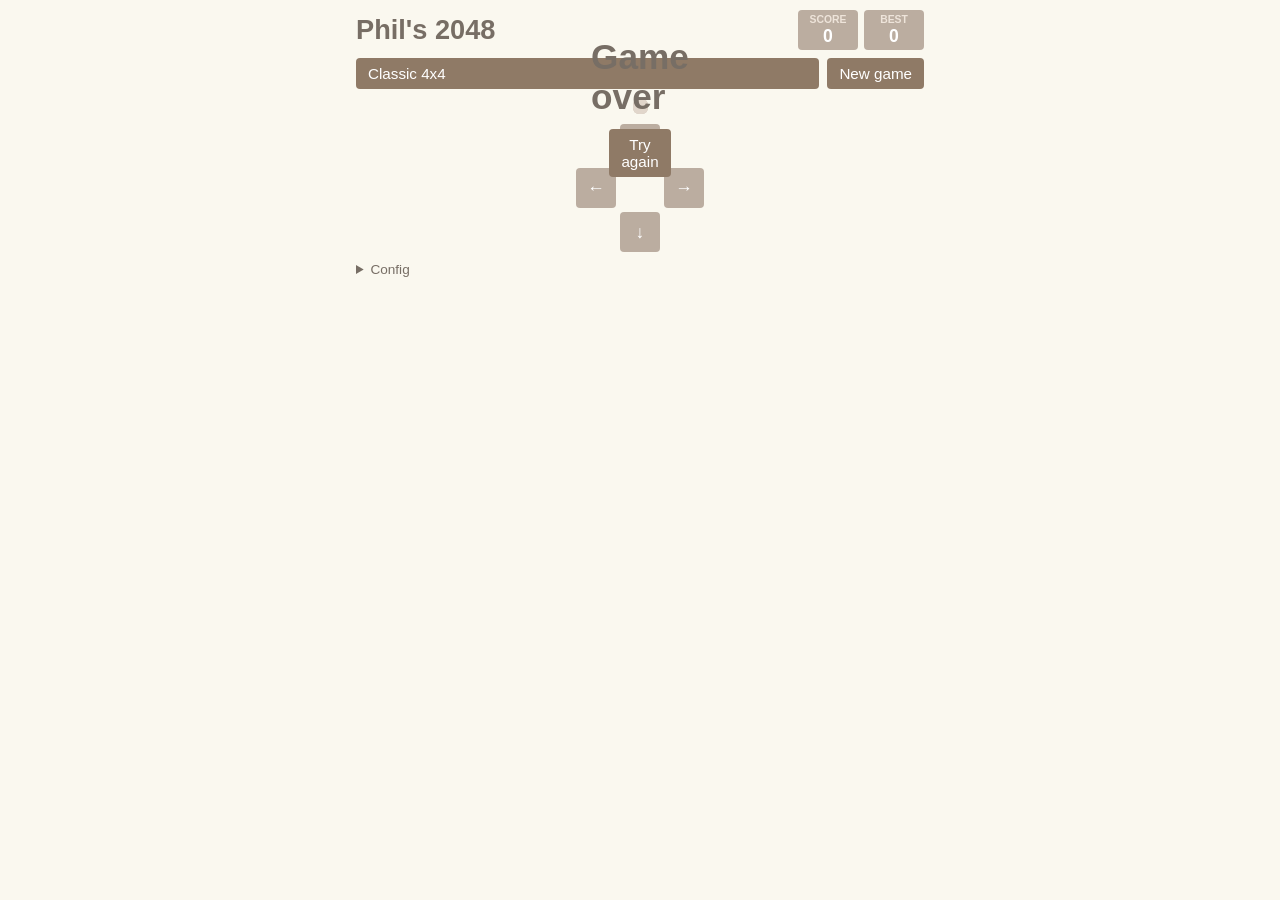
==== index.html @ ef0ac673 "Playable prototype: configurable engine, presets, web UI Co-Authored-By: Claude Fable 5.1 <noreply@a" ====
<!DOCTYPE html>
<html lang="en">
<head>
<meta charset="utf-8">
<meta name="viewport" content="width=device-width, initial-scale=1, viewport-fit=cover, user-scalable=no">
<meta name="apple-mobile-web-app-capable" content="yes">
<meta name="mobile-web-app-capable" content="yes">
<meta name="apple-mobile-web-app-status-bar-style" content="default">
<meta name="theme-color" content="#faf8ef">
<title>Phil's 2048</title>
<link rel="stylesheet" href="src/style.css">
</head>
<body>
<div class="app">
  <header>
    <div class="title-row">
      <h1>Phil's 2048</h1>
      <div class="scores">
        <div class="scorebox"><span class="label">Score</span><span id="score">0</span></div>
        <div class="scorebox"><span class="label">Best</span><span id="best">0</span></div>
      </div>
    </div>
    <div class="controls">
      <select id="preset" aria-label="Preset"></select>
      <button id="newgame" type="button">New game</button>
    </div>
  </header>

  <div class="board-wrap">
    <div id="board" class="board"></div>
    <div id="message" class="message" hidden></div>
    <div id="overlay" class="overlay" hidden>
      <p>Game over</p>
      <button id="retry" type="button">Try again</button>
    </div>
  </div>

  <div id="movepad" class="movepad"></div>

  <details class="config">
    <summary>Config</summary>
    <pre id="config"></pre>
  </details>
</div>

<script src="src/engine.js"></script>
<script src="src/presets.js"></script>
<script src="src/ui.js"></script>
</body>
</html>
---- src/style.css ----
:root {
  --bg: #faf8ef;
  --fg: #776e65;
  --fg-light: #f9f6f2;
  --board: #bbada0;
  --empty: #cdc1b4;
  --btn: #8f7a66;
}

* { box-sizing: border-box; }

html, body {
  margin: 0;
  height: 100%;
  overscroll-behavior: none;
}

body {
  background: var(--bg);
  color: var(--fg);
  font-family: -apple-system, BlinkMacSystemFont, "Helvetica Neue", Arial, sans-serif;
  -webkit-user-select: none;
  user-select: none;
  -webkit-tap-highlight-color: transparent;
  -webkit-text-size-adjust: 100%;
  padding: env(safe-area-inset-top) env(safe-area-inset-right) env(safe-area-inset-bottom) env(safe-area-inset-left);
}

.app {
  max-width: 600px;
  margin: 0 auto;
  padding: 10px 16px 24px;
  display: flex;
  flex-direction: column;
  align-items: center;
  gap: 10px;
}

/* Header */
header { width: 100%; display: flex; flex-direction: column; gap: 8px; }
.title-row { display: flex; justify-content: space-between; align-items: center; gap: 8px; }
h1 { margin: 0; font-size: 1.7rem; font-weight: 800; }
.scores { display: flex; gap: 6px; }
.scorebox {
  background: var(--board);
  color: #fff;
  border-radius: 4px;
  padding: 4px 10px;
  min-width: 60px;
  text-align: center;
  display: flex;
  flex-direction: column;
  line-height: 1.15;
}
.scorebox .label { font-size: 0.65rem; text-transform: uppercase; color: #eee4da; font-weight: 700; }
.scorebox span:last-child { font-size: 1.1rem; font-weight: 700; }

.controls { display: flex; gap: 8px; }
.controls select, .controls button, .overlay button {
  font: inherit;
  font-size: 0.95rem;
  border: 0;
  border-radius: 4px;
  padding: 7px 12px;
  color: #fff;
  background: var(--btn);
  cursor: pointer;
}
.controls select { flex: 1; appearance: none; -webkit-appearance: none; }
.controls button:active, .overlay button:active, .movepad button:active { filter: brightness(0.9); }

/* Board: width limited by container width and by the viewport height (desktop) */
.board-wrap {
  position: relative;
  width: min(100%, max(200px, calc((100vh - 19rem) * var(--cols) / var(--rows))));
  width: min(100%, max(200px, calc((100dvh - 19rem) * var(--cols) / var(--rows))));
}
.board {
  --cols: 4;
  --rows: 4;
  --gap: 8px;
  --cell: 80px;
  display: grid;
  grid-template-columns: repeat(var(--cols), 1fr);
  gap: var(--gap);
  padding: var(--gap);
  background: var(--board);
  border-radius: 6px;
  touch-action: none;
  cursor: grab;
}
.cell, .hole { aspect-ratio: 1 / 1; border-radius: 3px; }
.cell { background: var(--empty); position: relative; }
.hole { background: transparent; }

.tile {
  position: absolute;
  inset: 0;
  display: flex;
  align-items: center;
  justify-content: center;
  border-radius: 3px;
  font-weight: 700;
  font-size: calc(var(--cell) * 0.5);
  color: var(--fg);
  background: #eee4da;
  line-height: 1;
}
.tile[data-len="3"] { font-size: calc(var(--cell) * 0.42); }
.tile[data-len="4"] { font-size: calc(var(--cell) * 0.34); }
.tile[data-len="5"] { font-size: calc(var(--cell) * 0.27); }

/* Colours by rank (round(log2 value)): 1=2, 2=4, ... 10=1024; higher/unknown = dark */
.t1  { background: #eee4da; }
.t2  { background: #ede0c8; }
.t3  { background: #f2b179; color: var(--fg-light); }
.t4  { background: #f59563; color: var(--fg-light); }
.t5  { background: #f67c5f; color: var(--fg-light); }
.t6  { background: #f65e3b; color: var(--fg-light); }
.t7  { background: #edcf72; color: var(--fg-light); }
.t8  { background: #edcc61; color: var(--fg-light); }
.t9  { background: #edc850; color: var(--fg-light); }
.t10 { background: #edc53f; color: var(--fg-light); }
.tdark { background: #3c3a32; color: var(--fg-light); }

.spawned { animation: spawn 0.18s ease-out; }
.merged { animation: pop 0.2s ease-out; }
@keyframes spawn { from { transform: scale(0); } to { transform: scale(1); } }
@keyframes pop { 0% { transform: scale(1); } 50% { transform: scale(1.2); } 100% { transform: scale(1); } }

/* Overlay and message */
.overlay {
  position: absolute;
  inset: 0;
  border-radius: 6px;
  background: rgba(238, 228, 218, 0.75);
  display: flex;
  flex-direction: column;
  align-items: center;
  justify-content: center;
  gap: 12px;
}
.overlay p { margin: 0; font-size: 2.2rem; font-weight: 800; }

.message {
  position: absolute;
  top: 8px;
  left: 50%;
  transform: translateX(-50%);
  background: rgba(60, 58, 50, 0.85);
  color: #fff;
  padding: 6px 12px;
  border-radius: 4px;
  font-size: 0.9rem;
  white-space: nowrap;
  pointer-events: none;
  animation: fadein 0.2s ease-out;
}
@keyframes fadein { from { opacity: 0; } to { opacity: 1; } }

/* On-screen move buttons */
.movepad { display: grid; gap: 4px; }
.movepad.compass { grid-template-columns: repeat(3, 40px); grid-template-rows: repeat(3, 40px); }
.movepad.list { grid-template-columns: repeat(auto-fit, minmax(60px, auto)); max-width: 100%; }
.movepad button {
  font: inherit;
  font-size: 1.1rem;
  border: 0;
  border-radius: 4px;
  background: var(--board);
  color: #fff;
  cursor: pointer;
  padding: 0 8px;
  min-height: 40px;
  touch-action: manipulation;
}
.movepad.list button { font-size: 0.85rem; }

/* Config */
.config { width: 100%; font-size: 0.85rem; }
.config summary { cursor: pointer; }
.config pre {
  margin: 6px 0 0;
  padding: 8px;
  background: #eee4da;
  border-radius: 4px;
  font-size: 0.75rem;
  max-height: 40vh;
  overflow: auto;
  -webkit-user-select: text;
  user-select: text;
}
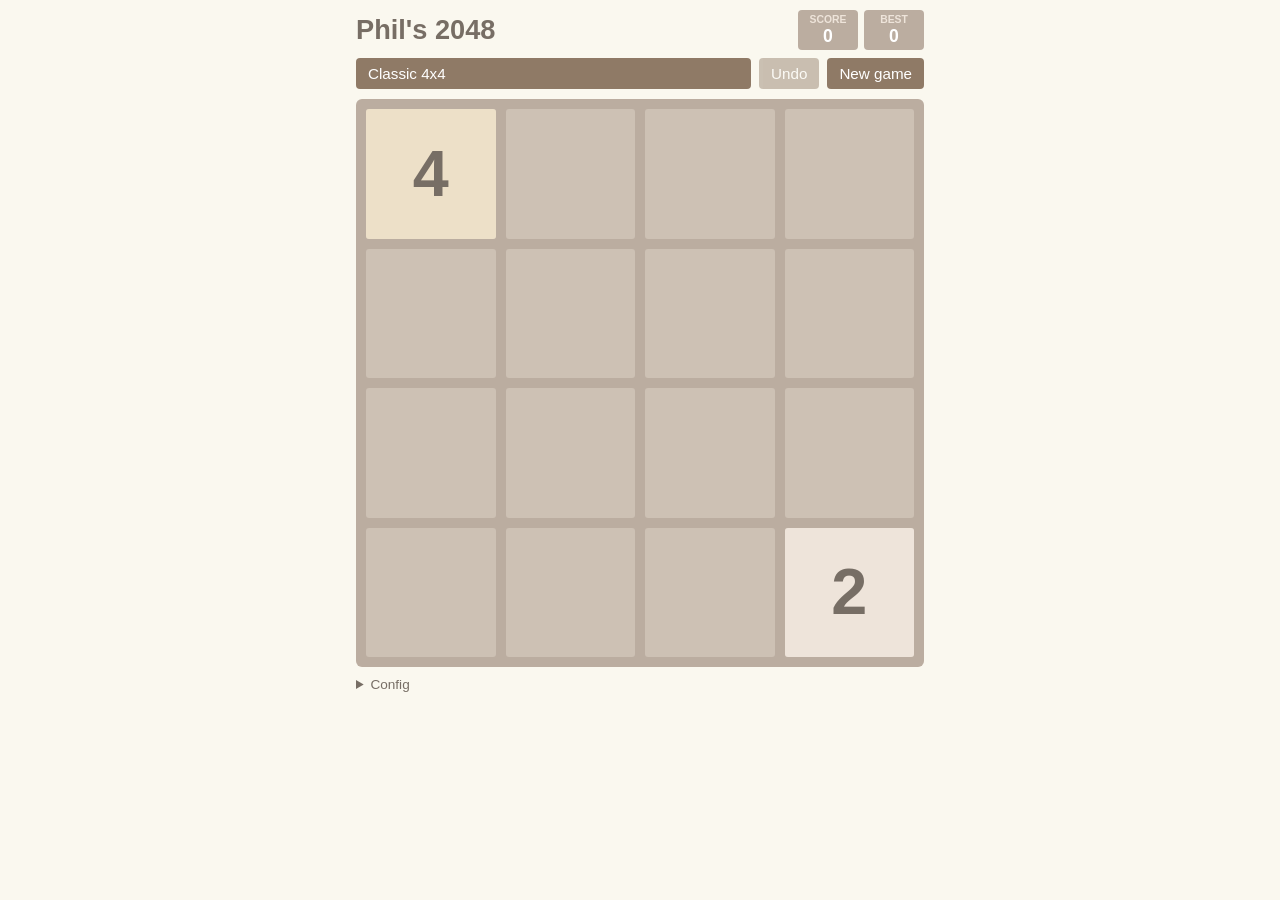
==== commit ca8da3a2: "Add undo (10 steps) and hide on-screen move buttons Co-Authored-By: Claude Fable 5.1 <noreply@anthro" ====
--- a/index.html
+++ b/index.html
@@ -22,6 +22,7 @@
     </div>
     <div class="controls">
       <select id="preset" aria-label="Preset"></select>
+      <button id="undo" type="button" title="Undo last move (Backspace)" disabled>Undo</button>
       <button id="newgame" type="button">New game</button>
     </div>
   </header>
@@ -35,7 +36,7 @@
     </div>
   </div>
 
-  <div id="movepad" class="movepad"></div>
+  <div id="movepad" class="movepad" hidden></div>
 
   <details class="config">
     <summary>Config</summary>
--- a/src/style.css
+++ b/src/style.css
@@ -67,17 +67,19 @@
   cursor: pointer;
 }
 .controls select { flex: 1; appearance: none; -webkit-appearance: none; }
+.controls button:disabled { opacity: 0.45; cursor: default; }
 .controls button:active, .overlay button:active, .movepad button:active { filter: brightness(0.9); }
 
 /* Board: width limited by container width and by the viewport height (desktop) */
 .board-wrap {
+  --cols: 4;
+  --rows: 4;
   position: relative;
+  width: 100%;
   width: min(100%, max(200px, calc((100vh - 19rem) * var(--cols) / var(--rows))));
   width: min(100%, max(200px, calc((100dvh - 19rem) * var(--cols) / var(--rows))));
 }
 .board {
-  --cols: 4;
-  --rows: 4;
   --gap: 8px;
   --cell: 80px;
   display: grid;
@@ -190,3 +192,6 @@
   -webkit-user-select: text;
   user-select: text;
 }
+
+/* The hidden attribute must win over display rules above */
+[hidden] { display: none !important; }
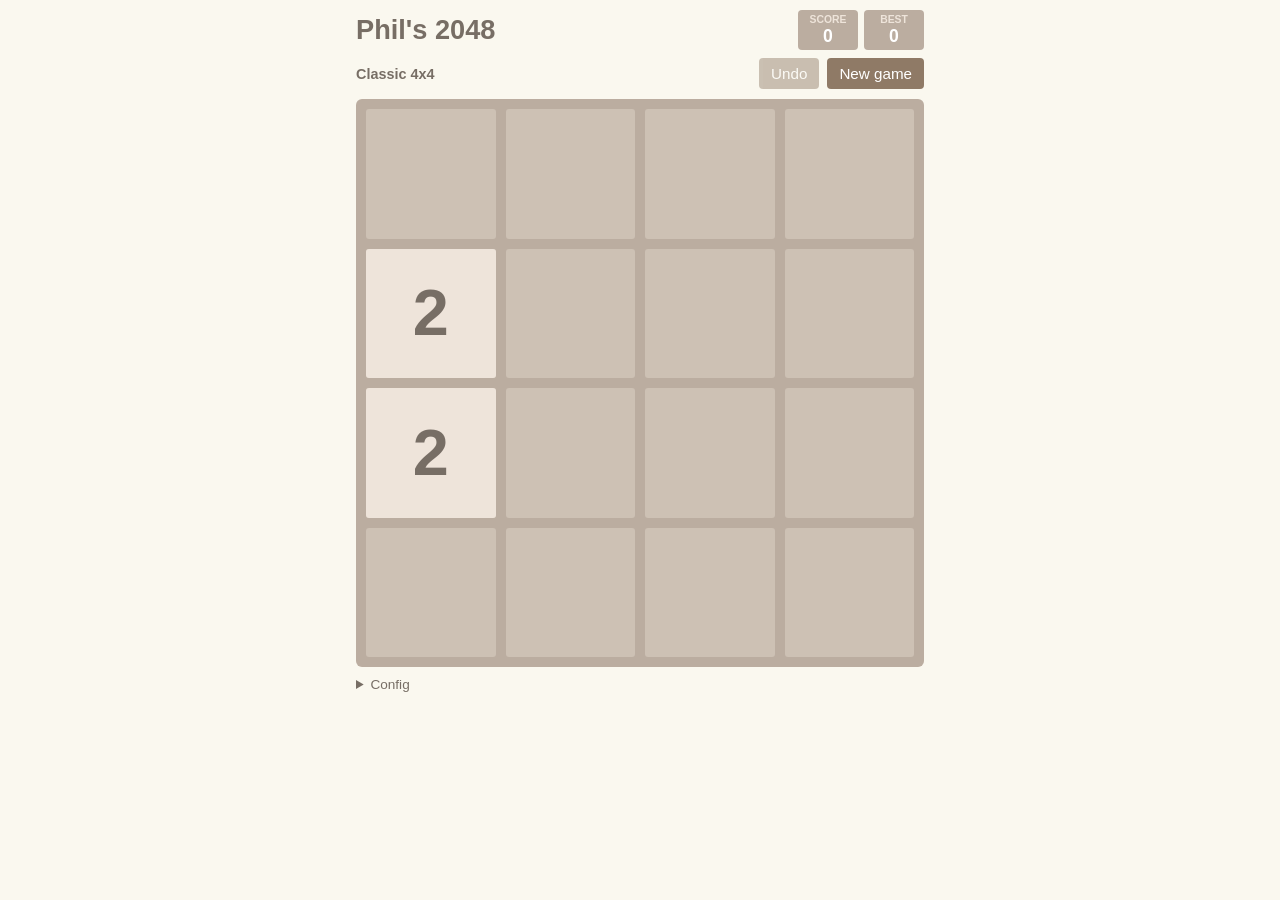
==== commit 317a7bf8: "Engine reports tile movements; new-game panel with custom grid editor Co-Authored-By: Claude Fable 5" ====
--- a/index.html
+++ b/index.html
@@ -21,7 +21,7 @@
       </div>
     </div>
     <div class="controls">
-      <select id="preset" aria-label="Preset"></select>
+      <span id="configname" class="configname"></span>
       <button id="undo" type="button" title="Undo last move (Backspace)" disabled>Undo</button>
       <button id="newgame" type="button">New game</button>
     </div>
@@ -47,5 +47,6 @@
 <script src="src/engine.js"></script>
 <script src="src/presets.js"></script>
 <script src="src/ui.js"></script>
+<script src="src/panel.js"></script>
 </body>
 </html>
--- a/src/style.css
+++ b/src/style.css
@@ -55,8 +55,9 @@
 .scorebox .label { font-size: 0.65rem; text-transform: uppercase; color: #eee4da; font-weight: 700; }
 .scorebox span:last-child { font-size: 1.1rem; font-weight: 700; }
 
-.controls { display: flex; gap: 8px; }
-.controls select, .controls button, .overlay button {
+.controls { display: flex; gap: 8px; align-items: center; }
+.configname { flex: 1; min-width: 0; font-size: 0.9rem; font-weight: 700; overflow: hidden; text-overflow: ellipsis; white-space: nowrap; }
+.controls button, .overlay button {
   font: inherit;
   font-size: 0.95rem;
   border: 0;
@@ -66,7 +67,6 @@
   background: var(--btn);
   cursor: pointer;
 }
-.controls select { flex: 1; appearance: none; -webkit-appearance: none; }
 .controls button:disabled { opacity: 0.45; cursor: default; }
 .controls button:active, .overlay button:active, .movepad button:active { filter: brightness(0.9); }
 
@@ -193,5 +193,119 @@
   user-select: text;
 }
 
+/* New game panel (src/panel.js) */
+.panel {
+  position: fixed;
+  inset: 0;
+  z-index: 10;
+  background: rgba(60, 58, 50, 0.55);
+  display: flex;
+  align-items: flex-start;
+  justify-content: center;
+  padding: 16px;
+  overflow-y: auto;
+  -webkit-overflow-scrolling: touch;
+}
+.panel-box {
+  background: var(--bg);
+  color: var(--fg);
+  border-radius: 8px;
+  width: 100%;
+  max-width: 440px;
+  padding: 14px 16px 18px;
+  box-shadow: 0 8px 30px rgba(0, 0, 0, 0.25);
+  display: flex;
+  flex-direction: column;
+  gap: 12px;
+}
+.panel-head { display: flex; align-items: center; justify-content: space-between; }
+.panel-head h2 { margin: 0; font-size: 1.3rem; font-weight: 800; }
+.panel-close {
+  font: inherit;
+  font-size: 1.6rem;
+  line-height: 1;
+  border: 0;
+  background: none;
+  color: var(--fg);
+  cursor: pointer;
+  padding: 2px 6px;
+}
+
+.cards { display: grid; grid-template-columns: repeat(2, 1fr); gap: 10px; }
+.card {
+  font: inherit;
+  border: 2px solid transparent;
+  border-radius: 6px;
+  background: #eee4da;
+  color: var(--fg);
+  cursor: pointer;
+  padding: 10px 8px 8px;
+  display: flex;
+  flex-direction: column;
+  align-items: center;
+  gap: 8px;
+  min-height: 108px;
+}
+.card:active { filter: brightness(0.95); }
+.card.active { border-color: var(--btn); }
+.card-name { font-size: 0.9rem; font-weight: 700; text-align: center; }
+.card-sub { font-size: 0.7rem; margin-top: -6px; opacity: 0.8; }
+.thumb {
+  display: grid;
+  gap: 2px;
+  padding: 3px;
+  background: var(--board);
+  border-radius: 3px;
+  width: 56px;
+  height: 56px;
+}
+.thumb i { display: block; border-radius: 1px; }
+.thumb i.on { background: var(--empty); }
+.thumb i.off { background: transparent; }
+.thumb.custom-icon {
+  display: flex;
+  align-items: center;
+  justify-content: center;
+  font-size: 1.8rem;
+  color: #fff;
+  font-style: normal;
+}
+
+.editor { display: flex; flex-direction: column; gap: 10px; align-items: center; }
+.editor-hint { margin: 0; font-size: 0.8rem; text-align: center; opacity: 0.85; }
+.editor-grid {
+  display: grid;
+  gap: 4px;
+  padding: 6px;
+  background: var(--board);
+  border-radius: 6px;
+  touch-action: none;
+  cursor: pointer;
+}
+.ecell {
+  width: 36px;
+  height: 36px;
+  border-radius: 3px;
+  background: rgba(238, 228, 218, 0.35);
+}
+.ecell.on { background: #f2b179; }
+.editor-row { display: flex; gap: 8px; width: 100%; }
+.editor-row .pbtn { flex: 1; }
+.pbtn {
+  font: inherit;
+  font-size: 0.95rem;
+  border: 0;
+  border-radius: 4px;
+  padding: 9px 12px;
+  color: #fff;
+  background: var(--btn);
+  cursor: pointer;
+}
+.pbtn:active { filter: brightness(0.9); }
+.pbtn:disabled { opacity: 0.45; cursor: default; }
+.seg .pbtn { background: var(--board); }
+.seg .pbtn.active { background: var(--btn); }
+.pbtn.start { width: 100%; font-weight: 700; }
+
 /* The hidden attribute must win over display rules above */
 [hidden] { display: none !important; }
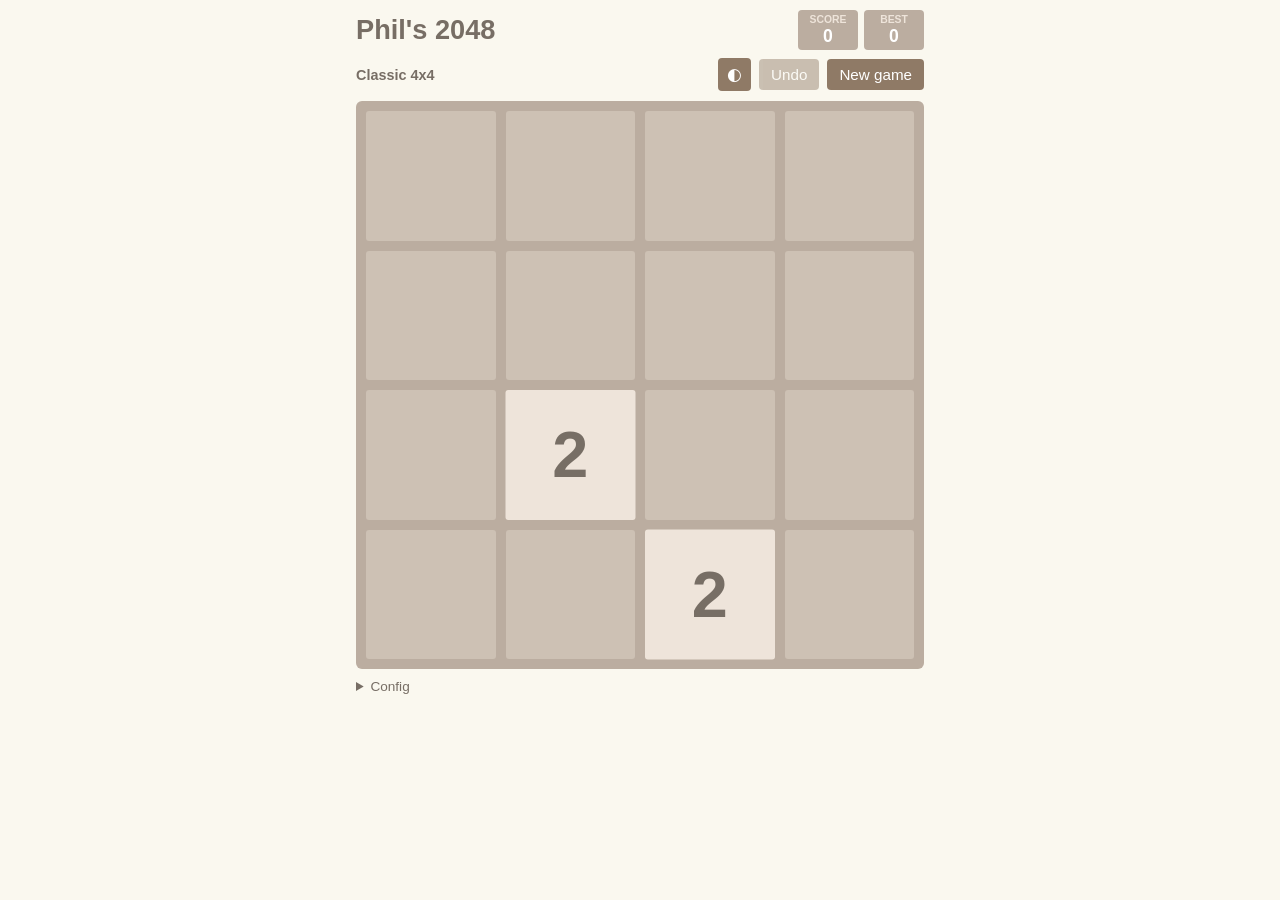
==== commit 2a4bd2ca: "Fast slide animation and four colour themes Co-Authored-By: Claude Fable 5.1 <noreply@anthropic.com>" ====
--- a/index.html
+++ b/index.html
@@ -22,6 +22,7 @@
     </div>
     <div class="controls">
       <span id="configname" class="configname"></span>
+      <button id="theme" type="button" class="icon" title="Theme" aria-label="Change colour theme">◐</button>
       <button id="undo" type="button" title="Undo last move (Backspace)" disabled>Undo</button>
       <button id="newgame" type="button">New game</button>
     </div>
--- a/src/style.css
+++ b/src/style.css
@@ -1,10 +1,80 @@
-:root {
+/* Themes: every colour is a custom property; body[data-theme] swaps the whole set.
+   --tile-fg is the text colour of ranks 1-2, --tile-fg-light of ranks 3+ and dark tiles. */
+:root, body[data-theme="classic"] {
   --bg: #faf8ef;
   --fg: #776e65;
   --fg-light: #f9f6f2;
   --board: #bbada0;
   --empty: #cdc1b4;
   --btn: #8f7a66;
+  --btn-fg: #fff;
+  --score-fg: #fff;
+  --score-label: #eee4da;
+  --surface: #eee4da;
+  --overlay: rgba(238, 228, 218, 0.75);
+  --toast: rgba(60, 58, 50, 0.85);
+  --tile-fg: #776e65;
+  --tile-fg-light: #f9f6f2;
+  --t1: #eee4da; --t2: #ede0c8; --t3: #f2b179; --t4: #f59563; --t5: #f67c5f;
+  --t6: #f65e3b; --t7: #edcf72; --t8: #edcc61; --t9: #edc850; --t10: #edc53f;
+  --tdark: #3c3a32;
+}
+body[data-theme="dark"] {
+  --bg: #1d1b19;
+  --fg: #e6ddd1;
+  --fg-light: #fbf6ee;
+  --board: #3b3733;
+  --empty: #4d4841;
+  --btn: #7a6a5a;
+  --btn-fg: #fbf6ee;
+  --score-fg: #fbf6ee;
+  --score-label: #bfb3a4;
+  --surface: #2c2925;
+  --overlay: rgba(29, 27, 25, 0.78);
+  --toast: rgba(230, 221, 209, 0.9);
+  --tile-fg: #2c2925;
+  --tile-fg-light: #fbf6ee;
+  --t1: #d8cdbd; --t2: #cbbba2; --t3: #c58f5c; --t4: #c27a47; --t5: #bd6840;
+  --t6: #b85331; --t7: #c2a34a; --t8: #bd9b3b; --t9: #b7922d; --t10: #b08a1f;
+  --tdark: #14120f;
+}
+body[data-theme="ocean"] {
+  --bg: #edf5f8;
+  --fg: #1f4a5c;
+  --fg-light: #f4fbfd;
+  --board: #5e8ea6;
+  --empty: #8db0c2;
+  --btn: #2a6d8a;
+  --btn-fg: #fff;
+  --score-fg: #fff;
+  --score-label: #d6e8ef;
+  --surface: #d9eaf1;
+  --overlay: rgba(237, 245, 248, 0.78);
+  --toast: rgba(31, 74, 92, 0.88);
+  --tile-fg: #1f4a5c;
+  --tile-fg-light: #f4fbfd;
+  --t1: #dcedf3; --t2: #c2e1ec; --t3: #2f9fbb; --t4: #218cab; --t5: #1a7898;
+  --t6: #166484; --t7: #2a9a8c; --t8: #228578; --t9: #1b6e66; --t10: #145955;
+  --tdark: #0d2a35;
+}
+body[data-theme="mono"] {
+  --bg: #f4f4f4;
+  --fg: #2b2b2b;
+  --fg-light: #fafafa;
+  --board: #9a9a9a;
+  --empty: #b8b8b8;
+  --btn: #d9662a;
+  --btn-fg: #fff;
+  --score-fg: #fff;
+  --score-label: #e6e6e6;
+  --surface: #e4e4e4;
+  --overlay: rgba(244, 244, 244, 0.78);
+  --toast: rgba(43, 43, 43, 0.88);
+  --tile-fg: #2b2b2b;
+  --tile-fg-light: #fafafa;
+  --t1: #ececec; --t2: #d6d6d6; --t3: #7d7d7d; --t4: #686868; --t5: #545454;
+  --t6: #404040; --t7: #eb9a5f; --t8: #e48446; --t9: #d9662a; --t10: #c1521a;
+  --tdark: #1a1a1a;
 }
 
 * { box-sizing: border-box; }
@@ -43,7 +113,7 @@
 .scores { display: flex; gap: 6px; }
 .scorebox {
   background: var(--board);
-  color: #fff;
+  color: var(--score-fg);
   border-radius: 4px;
   padding: 4px 10px;
   min-width: 60px;
@@ -52,7 +122,7 @@
   flex-direction: column;
   line-height: 1.15;
 }
-.scorebox .label { font-size: 0.65rem; text-transform: uppercase; color: #eee4da; font-weight: 700; }
+.scorebox .label { font-size: 0.65rem; text-transform: uppercase; color: var(--score-label); font-weight: 700; }
 .scorebox span:last-child { font-size: 1.1rem; font-weight: 700; }
 
 .controls { display: flex; gap: 8px; align-items: center; }
@@ -63,10 +133,11 @@
   border: 0;
   border-radius: 4px;
   padding: 7px 12px;
-  color: #fff;
+  color: var(--btn-fg);
   background: var(--btn);
   cursor: pointer;
 }
+.controls button.icon { padding: 7px 9px; font-size: 1.05rem; line-height: 1.15; }
 .controls button:disabled { opacity: 0.45; cursor: default; }
 .controls button:active, .overlay button:active, .movepad button:active { filter: brightness(0.9); }
 
@@ -82,6 +153,7 @@
 .board {
   --gap: 8px;
   --cell: 80px;
+  position: relative;
   display: grid;
   grid-template-columns: repeat(var(--cols), 1fr);
   gap: var(--gap);
@@ -95,7 +167,21 @@
 .cell { background: var(--empty); position: relative; }
 .hole { background: transparent; }
 
+/* Tile layer over the static cells. A .tile is placed by --x/--y (cell coordinates)
+   through a translate computed from --cell/--gap, so it follows layout() on resize.
+   The coloured .face inside carries the pop/spawn scale, independent of the translate. */
+.tiles { position: absolute; inset: 0; pointer-events: none; }
 .tile {
+  position: absolute;
+  left: var(--gap);
+  top: var(--gap);
+  width: var(--cell);
+  height: var(--cell);
+  transform: translate(calc(var(--x) * (var(--cell) + var(--gap))),
+                       calc(var(--y) * (var(--cell) + var(--gap))));
+}
+.tiles.sliding .tile { transition: transform 80ms ease-out; }
+.face {
   position: absolute;
   inset: 0;
   display: flex;
@@ -104,26 +190,26 @@
   border-radius: 3px;
   font-weight: 700;
   font-size: calc(var(--cell) * 0.5);
-  color: var(--fg);
-  background: #eee4da;
+  color: var(--tile-fg);
+  background: var(--t1);
   line-height: 1;
 }
-.tile[data-len="3"] { font-size: calc(var(--cell) * 0.42); }
-.tile[data-len="4"] { font-size: calc(var(--cell) * 0.34); }
-.tile[data-len="5"] { font-size: calc(var(--cell) * 0.27); }
+.face[data-len="3"] { font-size: calc(var(--cell) * 0.42); }
+.face[data-len="4"] { font-size: calc(var(--cell) * 0.34); }
+.face[data-len="5"] { font-size: calc(var(--cell) * 0.27); }
 
 /* Colours by rank (round(log2 value)): 1=2, 2=4, ... 10=1024; higher/unknown = dark */
-.t1  { background: #eee4da; }
-.t2  { background: #ede0c8; }
-.t3  { background: #f2b179; color: var(--fg-light); }
-.t4  { background: #f59563; color: var(--fg-light); }
-.t5  { background: #f67c5f; color: var(--fg-light); }
-.t6  { background: #f65e3b; color: var(--fg-light); }
-.t7  { background: #edcf72; color: var(--fg-light); }
-.t8  { background: #edcc61; color: var(--fg-light); }
-.t9  { background: #edc850; color: var(--fg-light); }
-.t10 { background: #edc53f; color: var(--fg-light); }
-.tdark { background: #3c3a32; color: var(--fg-light); }
+.t1  { background: var(--t1); }
+.t2  { background: var(--t2); }
+.t3  { background: var(--t3); color: var(--tile-fg-light); }
+.t4  { background: var(--t4); color: var(--tile-fg-light); }
+.t5  { background: var(--t5); color: var(--tile-fg-light); }
+.t6  { background: var(--t6); color: var(--tile-fg-light); }
+.t7  { background: var(--t7); color: var(--tile-fg-light); }
+.t8  { background: var(--t8); color: var(--tile-fg-light); }
+.t9  { background: var(--t9); color: var(--tile-fg-light); }
+.t10 { background: var(--t10); color: var(--tile-fg-light); }
+.tdark { background: var(--tdark); color: var(--tile-fg-light); }
 
 .spawned { animation: spawn 0.18s ease-out; }
 .merged { animation: pop 0.2s ease-out; }
@@ -135,7 +221,7 @@
   position: absolute;
   inset: 0;
   border-radius: 6px;
-  background: rgba(238, 228, 218, 0.75);
+  background: var(--overlay);
   display: flex;
   flex-direction: column;
   align-items: center;
@@ -149,8 +235,8 @@
   top: 8px;
   left: 50%;
   transform: translateX(-50%);
-  background: rgba(60, 58, 50, 0.85);
-  color: #fff;
+  background: var(--toast);
+  color: var(--bg);
   padding: 6px 12px;
   border-radius: 4px;
   font-size: 0.9rem;
@@ -170,7 +256,7 @@
   border: 0;
   border-radius: 4px;
   background: var(--board);
-  color: #fff;
+  color: var(--score-fg);
   cursor: pointer;
   padding: 0 8px;
   min-height: 40px;
@@ -184,7 +270,7 @@
 .config pre {
   margin: 6px 0 0;
   padding: 8px;
-  background: #eee4da;
+  background: var(--surface);
   border-radius: 4px;
   font-size: 0.75rem;
   max-height: 40vh;
@@ -236,7 +322,7 @@
   font: inherit;
   border: 2px solid transparent;
   border-radius: 6px;
-  background: #eee4da;
+  background: var(--surface);
   color: var(--fg);
   cursor: pointer;
   padding: 10px 8px 8px;
@@ -267,7 +353,7 @@
   align-items: center;
   justify-content: center;
   font-size: 1.8rem;
-  color: #fff;
+  color: var(--score-fg);
   font-style: normal;
 }
 
@@ -288,7 +374,7 @@
   border-radius: 3px;
   background: rgba(238, 228, 218, 0.35);
 }
-.ecell.on { background: #f2b179; }
+.ecell.on { background: var(--t3); }
 .editor-row { display: flex; gap: 8px; width: 100%; }
 .editor-row .pbtn { flex: 1; }
 .pbtn {
@@ -297,7 +383,7 @@
   border: 0;
   border-radius: 4px;
   padding: 9px 12px;
-  color: #fff;
+  color: var(--btn-fg);
   background: var(--btn);
   cursor: pointer;
 }
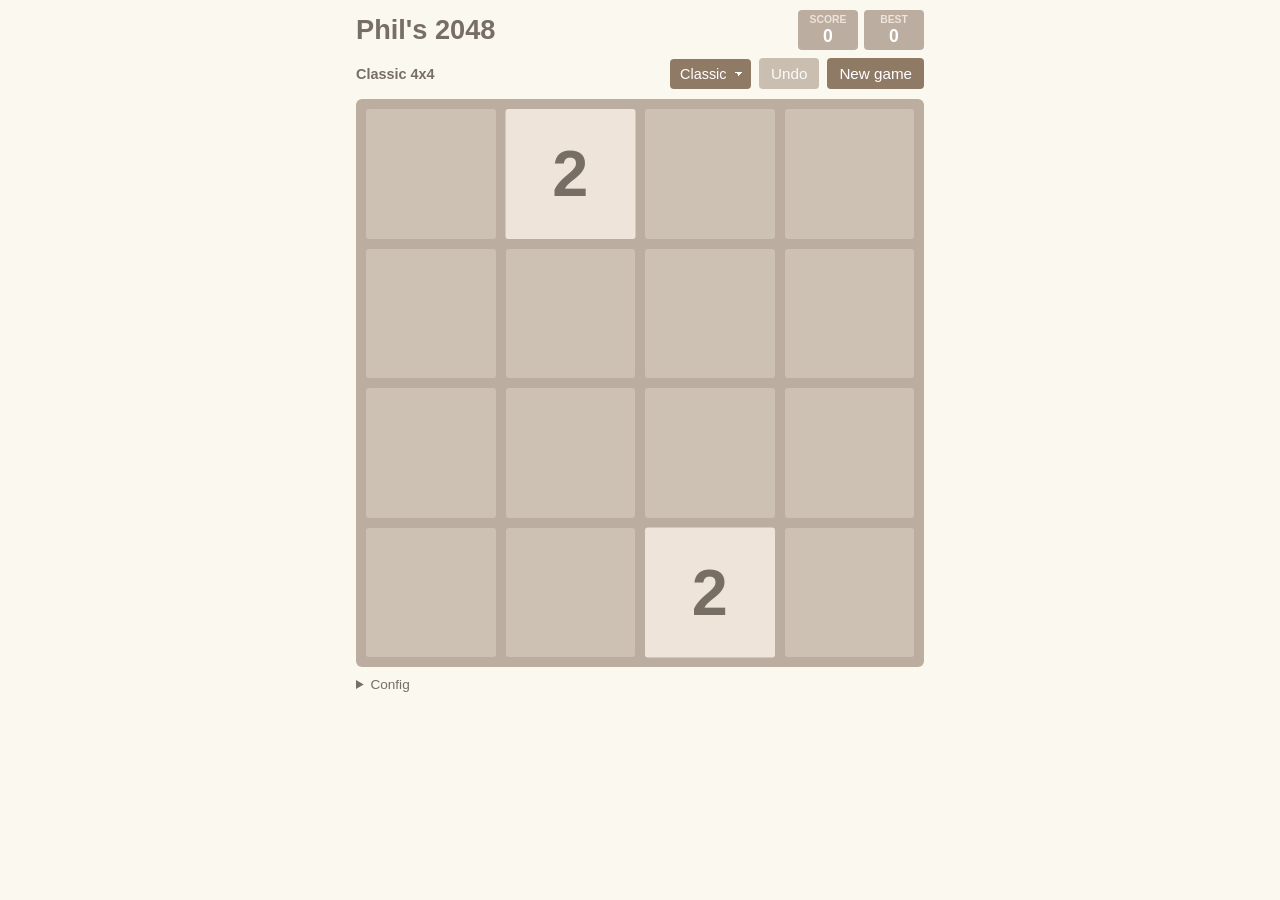
==== commit 4c8b356a: "Theme selector is a menu instead of a cycling button Co-Authored-By: Claude Fable 5.1 <noreply@anthr" ====
--- a/index.html
+++ b/index.html
@@ -22,7 +22,12 @@
     </div>
     <div class="controls">
       <span id="configname" class="configname"></span>
-      <button id="theme" type="button" class="icon" title="Theme" aria-label="Change colour theme">◐</button>
+      <select id="theme" title="Colour theme" aria-label="Colour theme">
+        <option value="classic">Classic</option>
+        <option value="dark">Dark</option>
+        <option value="ocean">Ocean</option>
+        <option value="mono">Mono</option>
+      </select>
       <button id="undo" type="button" title="Undo last move (Backspace)" disabled>Undo</button>
       <button id="newgame" type="button">New game</button>
     </div>
--- a/src/style.css
+++ b/src/style.css
@@ -137,7 +137,22 @@
   background: var(--btn);
   cursor: pointer;
 }
-.controls button.icon { padding: 7px 9px; font-size: 1.05rem; line-height: 1.15; }
+.controls select {
+  font: inherit;
+  font-size: 0.9rem;
+  border: 0;
+  border-radius: 4px;
+  padding: 7px 24px 7px 10px;
+  color: var(--btn-fg);
+  background: var(--btn);
+  cursor: pointer;
+  appearance: none;
+  -webkit-appearance: none;
+  background-image: linear-gradient(45deg, transparent 50%, var(--btn-fg) 50%), linear-gradient(135deg, var(--btn-fg) 50%, transparent 50%);
+  background-position: right 12px center, right 8px center;
+  background-size: 4px 4px, 4px 4px;
+  background-repeat: no-repeat;
+}
 .controls button:disabled { opacity: 0.45; cursor: default; }
 .controls button:active, .overlay button:active, .movepad button:active { filter: brightness(0.9); }
 
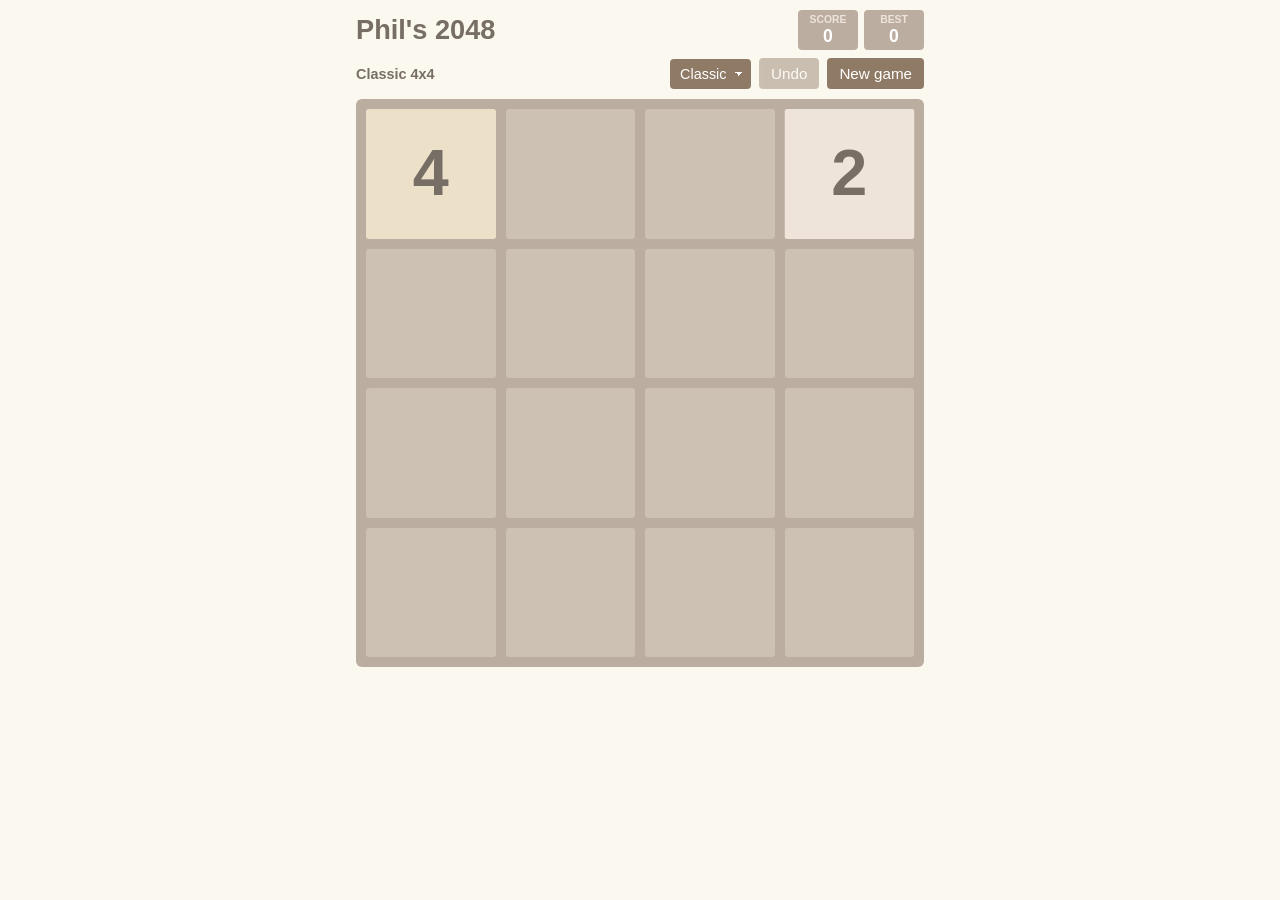
==== commit 2aa230bf: "Remove Config box; make the page an installable PWA (manifest, service worker, icons) Co-Authored-By" ====
--- a/index.html
+++ b/index.html
@@ -7,6 +7,9 @@
 <meta name="mobile-web-app-capable" content="yes">
 <meta name="apple-mobile-web-app-status-bar-style" content="default">
 <meta name="theme-color" content="#faf8ef">
+<link rel="manifest" href="manifest.webmanifest">
+<link rel="apple-touch-icon" href="icons/icon-180.png">
+<link rel="icon" href="icons/icon-192.png">
 <title>Phil's 2048</title>
 <link rel="stylesheet" href="src/style.css">
 </head>
@@ -44,15 +47,17 @@
 
   <div id="movepad" class="movepad" hidden></div>
 
-  <details class="config">
-    <summary>Config</summary>
-    <pre id="config"></pre>
-  </details>
 </div>
 
 <script src="src/engine.js"></script>
 <script src="src/presets.js"></script>
 <script src="src/ui.js"></script>
 <script src="src/panel.js"></script>
+<script>
+// Offline support / home-screen install (only over http(s); ignored when opened as a file).
+if ('serviceWorker' in navigator && /^https?:/.test(location.protocol)) {
+  navigator.serviceWorker.register('sw.js').catch(function () {});
+}
+</script>
 </body>
 </html>
--- a/src/style.css
+++ b/src/style.css
@@ -157,10 +157,12 @@
 .controls button:active, .overlay button:active, .movepad button:active { filter: brightness(0.9); }
 
 /* Board: width limited by container width and by the viewport height (desktop) */
+.app > * { max-width: 100%; min-width: 0; }
 .board-wrap {
   --cols: 4;
   --rows: 4;
   position: relative;
+  overflow: hidden;
   width: 100%;
   width: min(100%, max(200px, calc((100vh - 19rem) * var(--cols) / var(--rows))));
   width: min(100%, max(200px, calc((100dvh - 19rem) * var(--cols) / var(--rows))));
@@ -178,7 +180,7 @@
   touch-action: none;
   cursor: grab;
 }
-.cell, .hole { aspect-ratio: 1 / 1; border-radius: 3px; }
+.cell, .hole { aspect-ratio: 1 / 1; border-radius: 3px; min-width: 0; min-height: 0; }
 .cell { background: var(--empty); position: relative; }
 .hole { background: transparent; }
 
@@ -192,8 +194,9 @@
   top: var(--gap);
   width: var(--cell);
   height: var(--cell);
-  transform: translate(calc(var(--x) * (var(--cell) + var(--gap))),
-                       calc(var(--y) * (var(--cell) + var(--gap))));
+  transform: translate3d(calc(var(--x) * (var(--cell) + var(--gap))),
+                         calc(var(--y) * (var(--cell) + var(--gap))), 0);
+  will-change: transform;
 }
 .tiles.sliding .tile { transition: transform 80ms ease-out; }
 .face {
@@ -280,20 +283,6 @@
 .movepad.list button { font-size: 0.85rem; }
 
 /* Config */
-.config { width: 100%; font-size: 0.85rem; }
-.config summary { cursor: pointer; }
-.config pre {
-  margin: 6px 0 0;
-  padding: 8px;
-  background: var(--surface);
-  border-radius: 4px;
-  font-size: 0.75rem;
-  max-height: 40vh;
-  overflow: auto;
-  -webkit-user-select: text;
-  user-select: text;
-}
-
 /* New game panel (src/panel.js) */
 .panel {
   position: fixed;
@@ -350,7 +339,12 @@
 .card:active { filter: brightness(0.95); }
 .card.active { border-color: var(--btn); }
 .card-name { font-size: 0.9rem; font-weight: 700; text-align: center; }
-.card-sub { font-size: 0.7rem; margin-top: -6px; opacity: 0.8; }
+
+/* Move-rule toggle at the top of the panel (applies to presets and custom grids) */
+.moves-row { display: flex; align-items: center; gap: 10px; }
+.moves-label { font-size: 0.9rem; font-weight: 700; white-space: nowrap; }
+.moves-seg { display: flex; gap: 6px; flex: 1; }
+.moves-seg .pbtn { flex: 1; font-size: 0.85rem; padding: 8px 6px; white-space: nowrap; }
 .thumb {
   display: grid;
   gap: 2px;
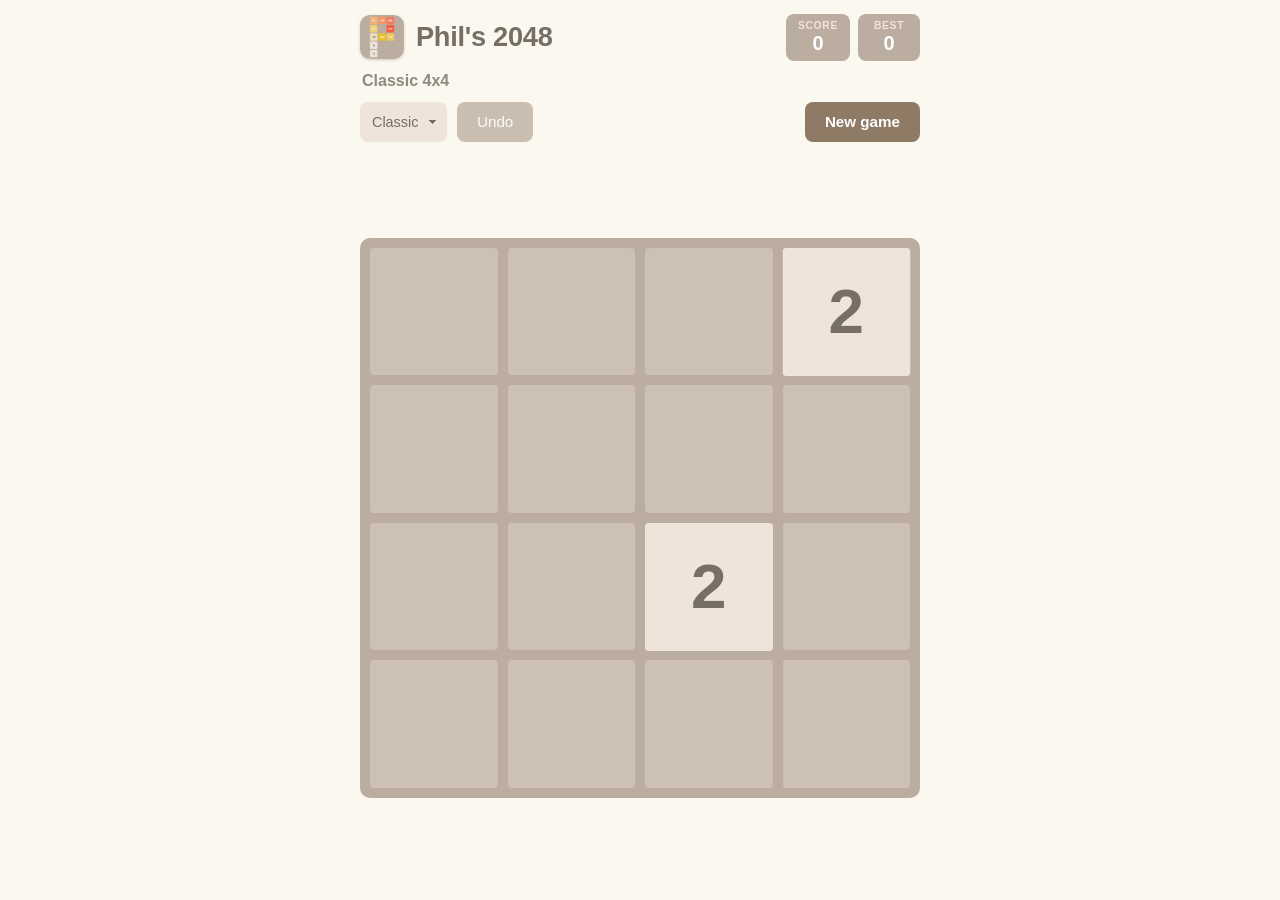
==== commit 1770b73d: "Phone layout polish: logo, name on its own line, spacious controls, vertically centred board Co-Auth" ====
--- a/index.html
+++ b/index.html
@@ -17,14 +17,17 @@
 <div class="app">
   <header>
     <div class="title-row">
-      <h1>Phil's 2048</h1>
+      <div class="brand">
+        <img class="logo" src="icons/icon-192.png" width="44" height="44" alt="Phil's 2048 app icon: a P made of tiles">
+        <h1>Phil's 2048</h1>
+      </div>
       <div class="scores">
         <div class="scorebox"><span class="label">Score</span><span id="score">0</span></div>
         <div class="scorebox"><span class="label">Best</span><span id="best">0</span></div>
       </div>
     </div>
+    <div id="configname" class="configname"></div>
     <div class="controls">
-      <span id="configname" class="configname"></span>
       <select id="theme" title="Colour theme" aria-label="Colour theme">
         <option value="classic">Classic</option>
         <option value="dark">Dark</option>
@@ -32,7 +35,7 @@
         <option value="mono">Mono</option>
       </select>
       <button id="undo" type="button" title="Undo last move (Backspace)" disabled>Undo</button>
-      <button id="newgame" type="button">New game</button>
+      <button id="newgame" type="button" class="primary">New game</button>
     </div>
   </header>
 
--- a/src/style.css
+++ b/src/style.css
@@ -96,76 +96,114 @@
   padding: env(safe-area-inset-top) env(safe-area-inset-right) env(safe-area-inset-bottom) env(safe-area-inset-left);
 }
 
+/* The app fills the viewport (minus the safe areas, which are body padding) so the
+   board can centre itself in the height left under the header. */
 .app {
+  --pad-top: 14px;
+  --pad-bottom: 22px;
   max-width: 600px;
   margin: 0 auto;
-  padding: 10px 16px 24px;
+  padding: var(--pad-top) 20px var(--pad-bottom);
   display: flex;
   flex-direction: column;
   align-items: center;
-  gap: 10px;
-}
-
-/* Header */
-header { width: 100%; display: flex; flex-direction: column; gap: 8px; }
-.title-row { display: flex; justify-content: space-between; align-items: center; gap: 8px; }
-h1 { margin: 0; font-size: 1.7rem; font-weight: 800; }
-.scores { display: flex; gap: 6px; }
+  gap: 16px;
+  min-height: calc(100vh - env(safe-area-inset-top, 0px) - env(safe-area-inset-bottom, 0px));
+  min-height: calc(100dvh - env(safe-area-inset-top, 0px) - env(safe-area-inset-bottom, 0px));
+}
+
+/* Header: line 1 logo + title / scores, line 2 board name, line 3 controls */
+header { width: 100%; display: flex; flex-direction: column; gap: 10px; }
+.title-row { display: flex; justify-content: space-between; align-items: center; gap: 12px; }
+.brand { display: flex; align-items: center; gap: 12px; min-width: 0; }
+.logo {
+  width: 44px;
+  height: 44px;
+  flex: 0 0 auto;
+  border-radius: 10px;
+  box-shadow: 0 1px 3px rgba(0, 0, 0, 0.18);
+  display: block;
+}
+h1 { margin: 0; font-size: 1.7rem; font-weight: 800; letter-spacing: -0.01em; white-space: nowrap; }
+@media (max-width: 400px) { h1 { font-size: 1.5rem; } }
+.scores { display: flex; gap: 8px; flex: 0 0 auto; }
 .scorebox {
   background: var(--board);
   color: var(--score-fg);
-  border-radius: 4px;
-  padding: 4px 10px;
-  min-width: 60px;
+  border-radius: 8px;
+  padding: 6px 12px;
+  min-width: 62px;
   text-align: center;
   display: flex;
   flex-direction: column;
   line-height: 1.15;
 }
-.scorebox .label { font-size: 0.65rem; text-transform: uppercase; color: var(--score-label); font-weight: 700; }
-.scorebox span:last-child { font-size: 1.1rem; font-weight: 700; }
-
-.controls { display: flex; gap: 8px; align-items: center; }
-.configname { flex: 1; min-width: 0; font-size: 0.9rem; font-weight: 700; overflow: hidden; text-overflow: ellipsis; white-space: nowrap; }
+.scorebox .label { font-size: 0.65rem; letter-spacing: 0.06em; text-transform: uppercase; color: var(--score-label); font-weight: 700; }
+.scorebox span:last-child { font-size: 1.25rem; font-weight: 700; }
+
+.configname {
+  font-size: 1rem;
+  font-weight: 600;
+  opacity: 0.8;
+  line-height: 1.3;
+  overflow-wrap: anywhere;
+  padding-left: 2px;
+}
+
+.controls { display: flex; gap: 10px; align-items: stretch; }
 .controls button, .overlay button {
   font: inherit;
   font-size: 0.95rem;
   border: 0;
-  border-radius: 4px;
-  padding: 7px 12px;
+  border-radius: 8px;
+  padding: 9px 14px;
+  min-height: 40px;
   color: var(--btn-fg);
   background: var(--btn);
   cursor: pointer;
 }
+.controls button { flex: 1 1 0; }
+.controls button.primary { flex: 1.4 1 0; font-weight: 700; }
 .controls select {
   font: inherit;
   font-size: 0.9rem;
   border: 0;
-  border-radius: 4px;
-  padding: 7px 24px 7px 10px;
-  color: var(--btn-fg);
-  background: var(--btn);
+  border-radius: 8px;
+  padding: 9px 28px 9px 12px;
+  min-height: 40px;
+  flex: 0 0 auto;
+  color: var(--fg);
+  background: var(--surface);
   cursor: pointer;
   appearance: none;
   -webkit-appearance: none;
-  background-image: linear-gradient(45deg, transparent 50%, var(--btn-fg) 50%), linear-gradient(135deg, var(--btn-fg) 50%, transparent 50%);
-  background-position: right 12px center, right 8px center;
+  background-image: linear-gradient(45deg, transparent 50%, var(--fg) 50%), linear-gradient(135deg, var(--fg) 50%, transparent 50%);
+  background-position: right 14px center, right 10px center;
   background-size: 4px 4px, 4px 4px;
   background-repeat: no-repeat;
 }
 .controls button:disabled { opacity: 0.45; cursor: default; }
 .controls button:active, .overlay button:active, .movepad button:active { filter: brightness(0.9); }
-
-/* Board: width limited by container width and by the viewport height (desktop) */
+/* Wider screens: natural button widths, New game pushed to the right */
+@media (min-width: 560px) {
+  .controls button, .controls button.primary { flex: 0 0 auto; padding: 9px 20px; }
+  .controls button.primary { margin-left: auto; }
+}
+
+/* Board: centred in the height left under the header (margin auto in the flex column);
+   width limited by the container and by the viewport height so tall grids never overflow.
+   The rem figure is the header + paddings + gaps above and below the board. */
 .app > * { max-width: 100%; min-width: 0; }
 .board-wrap {
   --cols: 4;
   --rows: 4;
+  --chrome: 11.5rem;
   position: relative;
   overflow: hidden;
+  margin: auto 0;
   width: 100%;
-  width: min(100%, max(200px, calc((100vh - 19rem) * var(--cols) / var(--rows))));
-  width: min(100%, max(200px, calc((100dvh - 19rem) * var(--cols) / var(--rows))));
+  width: min(100%, max(160px, calc((100vh - var(--chrome) - env(safe-area-inset-top, 0px) - env(safe-area-inset-bottom, 0px)) * var(--cols) / var(--rows))));
+  width: min(100%, max(160px, calc((100dvh - var(--chrome) - env(safe-area-inset-top, 0px) - env(safe-area-inset-bottom, 0px)) * var(--cols) / var(--rows))));
 }
 .board {
   --gap: 8px;
@@ -176,11 +214,11 @@
   gap: var(--gap);
   padding: var(--gap);
   background: var(--board);
-  border-radius: 6px;
+  border-radius: 10px;
   touch-action: none;
   cursor: grab;
 }
-.cell, .hole { aspect-ratio: 1 / 1; border-radius: 3px; min-width: 0; min-height: 0; }
+.cell, .hole { aspect-ratio: 1 / 1; border-radius: 4px; min-width: 0; min-height: 0; }
 .cell { background: var(--empty); position: relative; }
 .hole { background: transparent; }
 
@@ -205,7 +243,7 @@
   display: flex;
   align-items: center;
   justify-content: center;
-  border-radius: 3px;
+  border-radius: 4px;
   font-weight: 700;
   font-size: calc(var(--cell) * 0.5);
   color: var(--tile-fg);
@@ -238,7 +276,7 @@
 .overlay {
   position: absolute;
   inset: 0;
-  border-radius: 6px;
+  border-radius: 10px;
   background: var(--overlay);
   display: flex;
   flex-direction: column;
@@ -256,7 +294,7 @@
   background: var(--toast);
   color: var(--bg);
   padding: 6px 12px;
-  border-radius: 4px;
+  border-radius: 8px;
   font-size: 0.9rem;
   white-space: nowrap;
   pointer-events: none;
@@ -339,6 +377,28 @@
 .card:active { filter: brightness(0.95); }
 .card.active { border-color: var(--btn); }
 .card-name { font-size: 0.9rem; font-weight: 700; text-align: center; }
+.card:focus-visible { outline: 2px solid var(--btn); outline-offset: 2px; }
+.panel-section { margin: 0; font-size: 0.95rem; font-weight: 700; }
+/* Saved custom grid cards: same look as presets plus a small delete control in the corner */
+.card-saved { position: relative; }
+.card-del {
+  position: absolute;
+  top: 2px;
+  right: 2px;
+  width: 26px;
+  height: 26px;
+  border: 0;
+  border-radius: 50%;
+  background: none;
+  color: var(--fg);
+  opacity: 0.6;
+  font: inherit;
+  font-size: 1.2rem;
+  line-height: 1;
+  cursor: pointer;
+  padding: 0;
+}
+.card-del:hover, .card-del:active { opacity: 1; background: var(--board); }
 
 /* Move-rule toggle at the top of the panel (applies to presets and custom grids) */
 .moves-row { display: flex; align-items: center; gap: 10px; }
@@ -373,7 +433,7 @@
   gap: 4px;
   padding: 6px;
   background: var(--board);
-  border-radius: 6px;
+  border-radius: 10px;
   touch-action: none;
   cursor: pointer;
 }
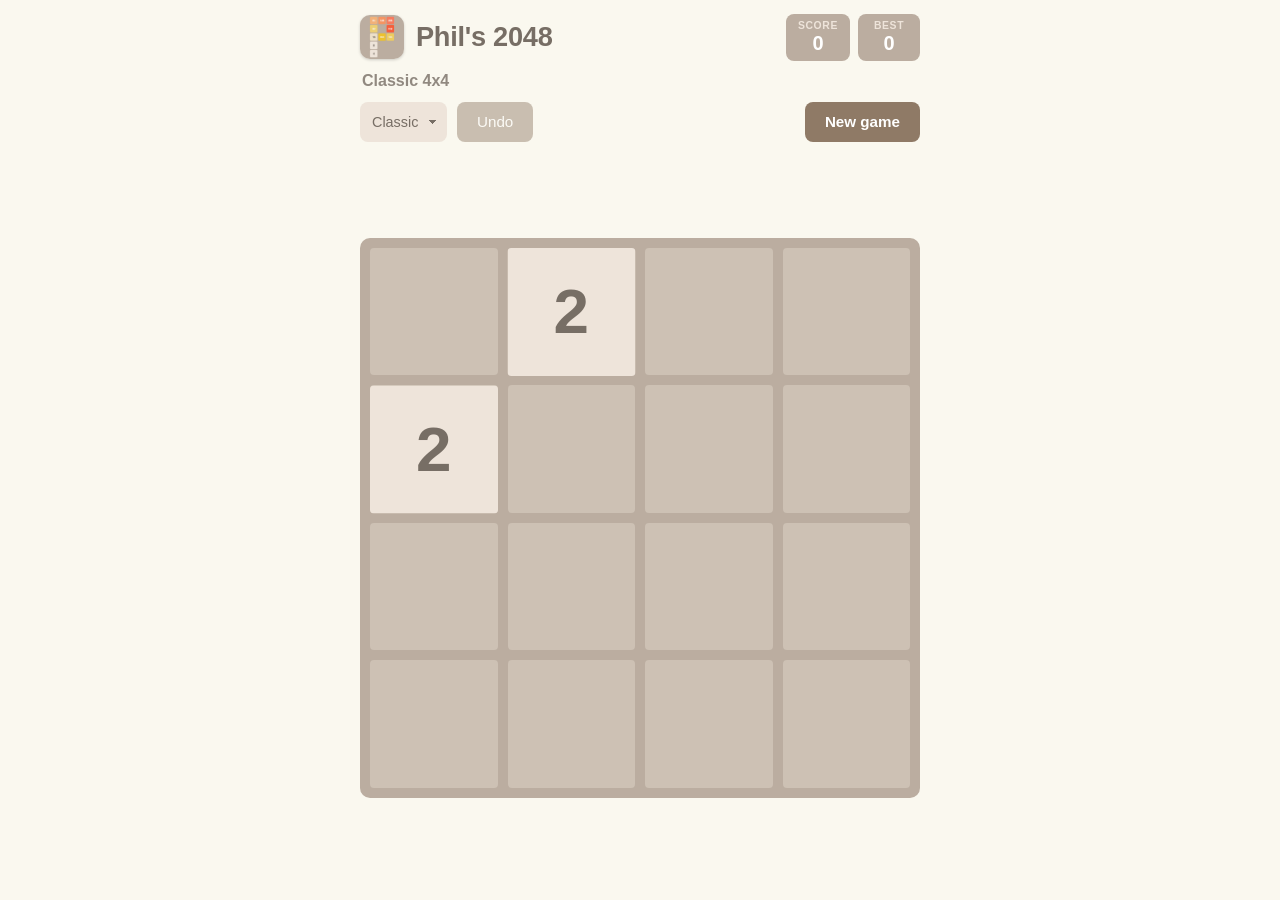
==== commit 0cbe685f: "Home-screen name is Phil's 2048 Co-Authored-By: Claude Fable 5.1 <noreply@anthropic.com> Claude-Sess" ====
--- a/index.html
+++ b/index.html
@@ -4,6 +4,7 @@
 <meta charset="utf-8">
 <meta name="viewport" content="width=device-width, initial-scale=1, viewport-fit=cover, user-scalable=no">
 <meta name="apple-mobile-web-app-capable" content="yes">
+<meta name="apple-mobile-web-app-title" content="Phil's 2048">
 <meta name="mobile-web-app-capable" content="yes">
 <meta name="apple-mobile-web-app-status-bar-style" content="default">
 <meta name="theme-color" content="#faf8ef">
